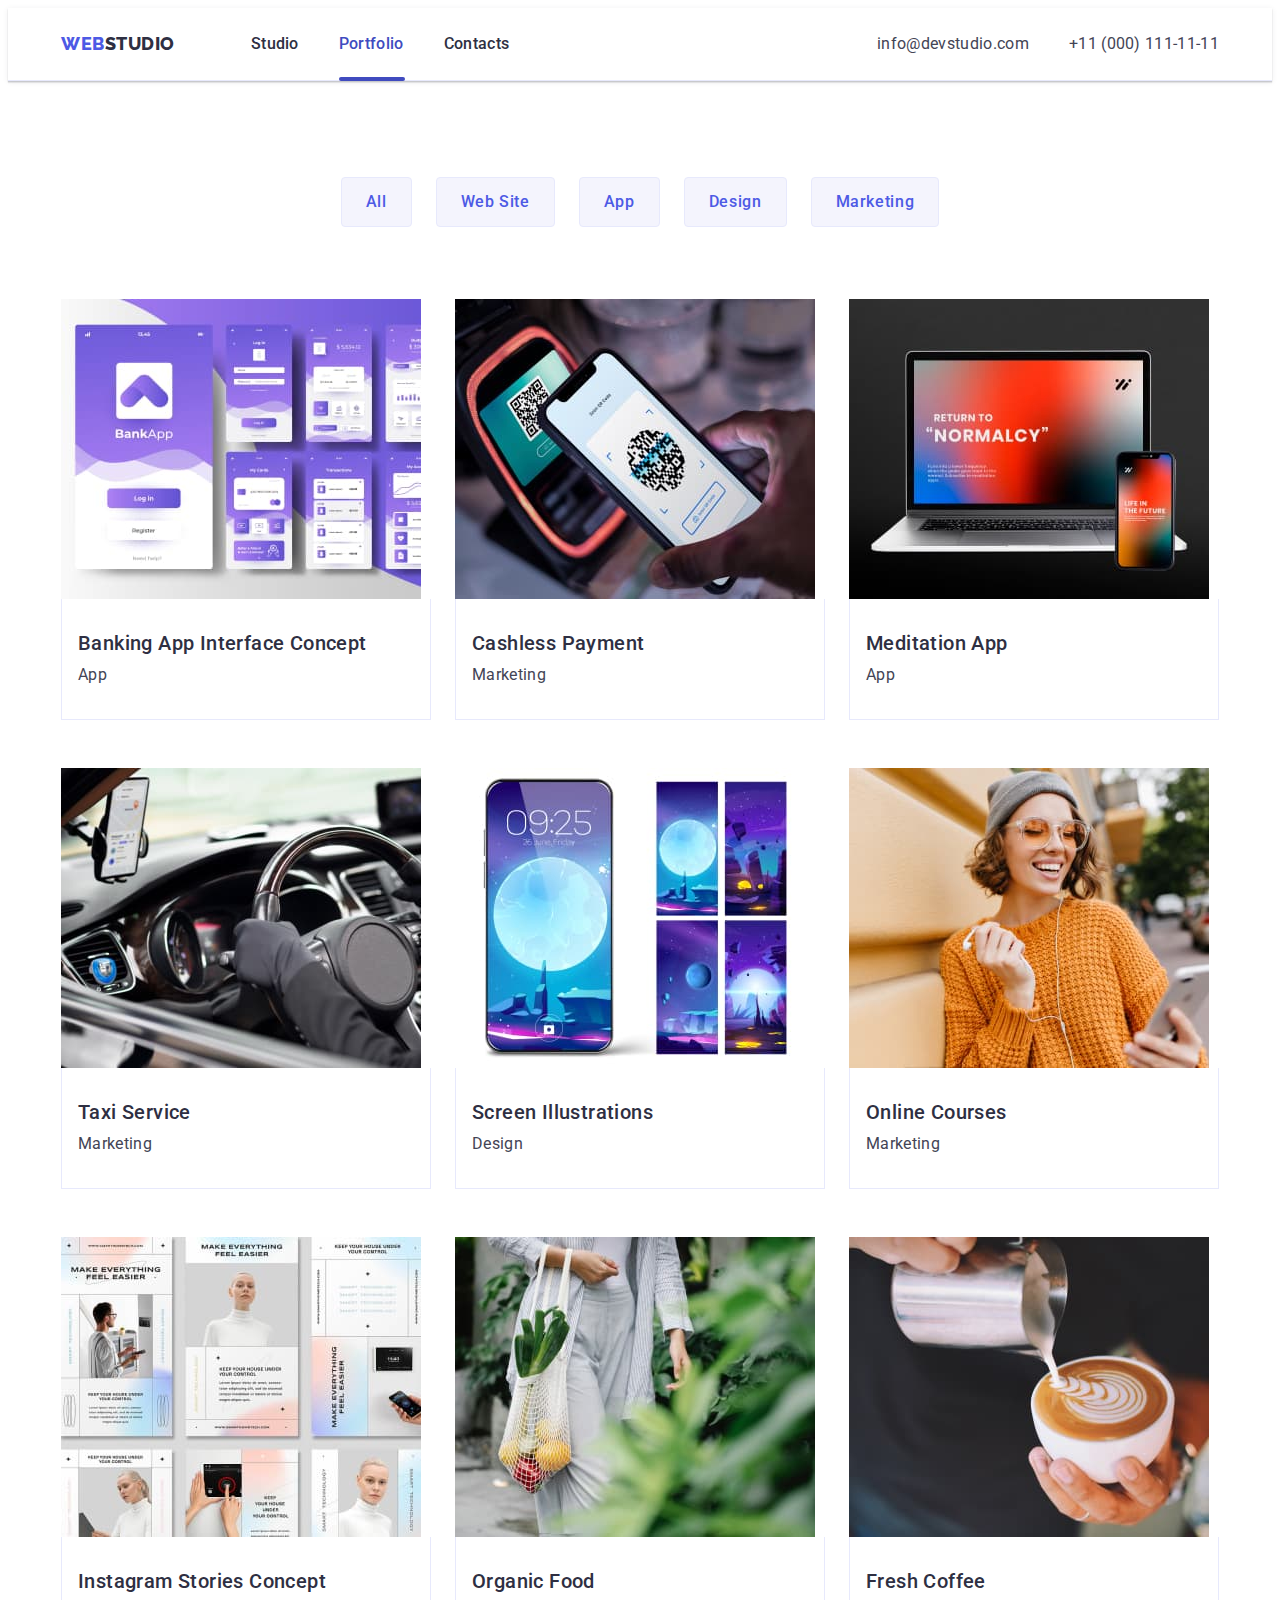
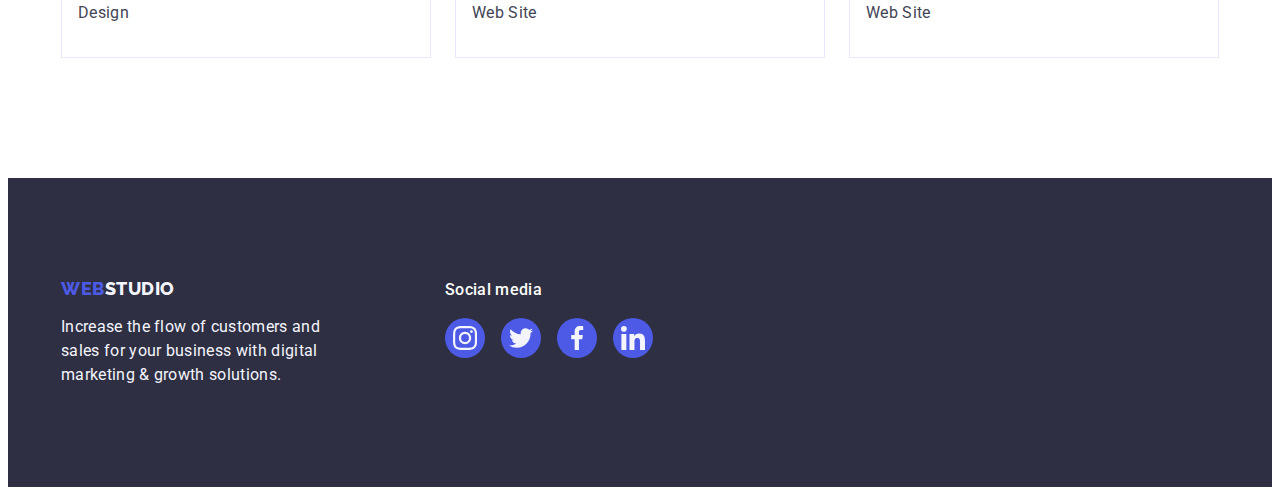
==== portfolio.html @ 5f94f581 "start" ====
<!DOCTYPE html>
<html lang="en">
  <head>
    <meta charset="UTF-8" />
    <meta name="viewport" content="width=device-width, initial-scale=1.0" />
    <title>Portfolio</title>

    <link
      rel="stylesheet"
      href="https://cdnjs.cloudflare.com/ajax/libs/modern-normalize/2.0.0/modern-normalize.min.css"
      integrity="sha512-4xo8blKMVCiXpTaLzQSLSw3KFOVPWhm/TRtuPVc4WG6kUgjH6J03IBuG7JZPkcWMxJ5huwaBpOpnwYElP/m6wg=="
      crossorigin="anonymous"
      referrerpolicy="no-referrer"
    />

    <link rel="stylesheet" href="./css/styles.css" />
    <link rel="preconnect" href="https://fonts.googleapis.com" />
    <link rel="preconnect" href="https://fonts.gstatic.com" crossorigin />
    <link
      href="https://fonts.googleapis.com/css2?family=Raleway:wght@800&family=Roboto:wght@400;500;700&display=swap"
      rel="stylesheet"
    />
  </head>

  <body>
    <!-- ---------------------HEADER ------------------- -->

    <header class="header header-border">
      <div class="container header-container-flex">
        <nav class="header-navigation">
          <a class="header-logo-link link" href="./index.html">
            Web<span class="span-header-logo">Studio</span></a
          >
          <ul class="header-navigation-list list">
            <li class="header-navigation-item">
              <a class="header-navigation-link link" href="./index.html"
                >Studio</a
              >
            </li>
            <li class="header-navigation-item">
              <a
                class="header-navigation-link link current"
                href="./portfolio.html"
                >Portfolio</a
              >
            </li>
            <li class="header-navigation-item">
              <a class="header-navigation-link link" href="">Contacts</a>
            </li>
          </ul>
        </nav>

        <address class="header-adress">
          <ul class="header-adress-list list">
            <li class="header-adress-item">
              <a
                class="header-adress-link link"
                href="mailto:info@devstudio.com"
                >info@devstudio.com</a
              >
            </li>
            <li class="header-adress-item">
              <a class="header-adress-link link" href="tel:+110001111111"
                >+11 (000) 111-11-11</a
              >
            </li>
          </ul>
        </address>
      </div>
    </header>

    <!-- -------------- MAIN------------------- -->

    <main class="main">
      <section class="main-portfolio">
        <div class="container">
          <!-- -------------- FILTER Buttons------------------- -->

          <h1 class="visually-hidden">Filter</h1>

          <ul class="filter-list list">
            <li>
              <button class="filter-button button" type="button">All</button>
            </li>
            <li>
              <button class="filter-button button" type="button">
                Web Site
              </button>
            </li>
            <li>
              <button class="filter-button button" type="button">App</button>
            </li>
            <li>
              <button class="filter-button button" type="button">Design</button>
            </li>
            <li>
              <button class="filter-button button" type="button">
                Marketing
              </button>
            </li>
          </ul>

          <!-- -------------- SERVICES Links ------------------- -->

          <ul class="services-list list">
            <li class="services-item">
              <a class="services-link link" href="">
                <div class="services-cover-wrap">
                  <img
                    class="services-img"
                    src="./images/img1-portfolio.jpg"
                    alt="App Interface"
                    width="360"
                    height="300"
                  />

                  <p class="services-cover-text services-cover">
                    14 Stylish and User-Friendly App Design Concepts · Task
                    Manager App · Calorie Tracker App · Exotic Fruit Ecommerce
                    App · Cloud Storage App
                  </p>
                </div>

                <div class="services-wrapper">
                  <h2 class="services-subtitle">
                    Banking App Interface Concept
                  </h2>
                  <p class="services-text">App</p>
                </div>
              </a>
            </li>

            <li class="services-item">
              <a class="services-link link" href="">
                <div class="services-cover-wrap">
                  <img
                    class="services-img"
                    src="./images/img2-portfolio.jpg"
                    alt="Transition on QR-code"
                    width="360"
                    height="300"
                  />

                  <p class="services-cover-text services-cover">
                    14 Stylish and User-Friendly App Design Concepts · Task
                    Manager App · Calorie Tracker App · Exotic Fruit Ecommerce
                    App · Cloud Storage App
                  </p>
                </div>

                <div class="services-wrapper">
                  <h2 class="services-subtitle">Cashless Payment</h2>
                  <p class="services-text">Marketing</p>
                </div>
              </a>
            </li>

            <li class="services-item">
              <a class="services-link link" href="">
                <div class="services-cover-wrap">
                  <img
                    class="services-img"
                    src="./images/img3-portfolio.jpg"
                    alt="Device screens"
                    width="360"
                    height="300"
                  />

                  <p class="services-cover-text services-cover">
                    14 Stylish and User-Friendly App Design Concepts · Task
                    Manager App · Calorie Tracker App · Exotic Fruit Ecommerce
                    App · Cloud Storage App
                  </p>
                </div>

                <div class="services-wrapper">
                  <h2 class="services-subtitle">Meditation App</h2>
                  <p class="services-text">App</p>
                </div>
              </a>
            </li>

            <li class="services-item">
              <a class="services-link link" href="">
                <div class="services-cover-wrap">
                  <img
                    class="services-img"
                    src="./images/img4-portfolio.jpg"
                    alt="Car dashboard"
                    width="360"
                    height="300"
                  />

                  <p class="services-cover-text services-cover">
                    14 Stylish and User-Friendly App Design Concepts · Task
                    Manager App · Calorie Tracker App · Exotic Fruit Ecommerce
                    App · Cloud Storage App
                  </p>
                </div>

                <div class="services-wrapper">
                  <h2 class="services-subtitle">Taxi Service</h2>
                  <p class="services-text">Marketing</p>
                </div>
              </a>
            </li>

            <li class="services-item">
              <a class="services-link link" href="">
                <div class="services-cover-wrap">
                  <img
                    class="services-img"
                    src="./images/img5-portfolio.jpg"
                    alt="Phone screens"
                    width="360"
                    height="300"
                  />

                  <p class="services-cover-text services-cover">
                    14 Stylish and User-Friendly App Design Concepts · Task
                    Manager App · Calorie Tracker App · Exotic Fruit Ecommerce
                    App · Cloud Storage App
                  </p>
                </div>

                <div class="services-wrapper">
                  <h2 class="services-subtitle">Screen Illustrations</h2>
                  <p class="services-text">Design</p>
                </div>
              </a>
            </li>

            <li class="services-item">
              <a class="services-link link" href="">
                <div class="services-cover-wrap">
                  <img
                    class="services-img"
                    src="./images/img6-portfolio.jpg"
                    alt="Woman with phone"
                    width="360"
                    height="300"
                  />

                  <p class="services-cover-text services-cover">
                    14 Stylish and User-Friendly App Design Concepts · Task
                    Manager App · Calorie Tracker App · Exotic Fruit Ecommerce
                    App · Cloud Storage App
                  </p>
                </div>

                <div class="services-wrapper">
                  <h2 class="services-subtitle">Online Courses</h2>
                  <p class="services-text">Marketing</p>
                </div>
              </a>
            </li>

            <li class="services-item">
              <a class="services-link link" href="">
                <div class="services-cover-wrap">
                  <img
                    class="services-img"
                    src="./images/img7-portfolio.jpg"
                    alt="Stories Design"
                    width="360"
                    height="300"
                  />

                  <p class="services-cover-text services-cover">
                    14 Stylish and User-Friendly App Design Concepts · Task
                    Manager App · Calorie Tracker App · Exotic Fruit Ecommerce
                    App · Cloud Storage App
                  </p>
                </div>
                <div class="services-wrapper">
                  <h2 class="services-subtitle">Instagram Stories Concept</h2>
                  <p class="services-text">Design</p>
                </div>
              </a>
            </li>

            <li class="services-item">
              <a class="services-link link" href="">
                <div class="services-cover-wrap">
                  <img
                    class="services-img"
                    src="./images/img8-port.jpg"
                    alt="Bag with fruits"
                    width="360"
                    height="300"
                  />

                  <p class="services-cover-text services-cover">
                    14 Stylish and User-Friendly App Design Concepts · Task
                    Manager App · Calorie Tracker App · Exotic Fruit Ecommerce
                    App · Cloud Storage App
                  </p>
                </div>

                <div class="services-wrapper">
                  <h2 class="services-subtitle">Organic Food</h2>
                  <p class="services-text">Web Site</p>
                </div>
              </a>
            </li>

            <li class="services-item">
              <a class="services-link link" href="">
                <div class="services-cover-wrap">
                  <img
                    class="services-img"
                    src="./images/img9-portfolio.jpg"
                    alt="Coffe"
                    width="360"
                    height="300"
                  />

                  <p class="services-cover-text services-cover">
                    14 Stylish and User-Friendly App Design Concepts · Task
                    Manager App · Calorie Tracker App · Exotic Fruit Ecommerce
                    App · Cloud Storage App
                  </p>
                </div>
                <div class="services-wrapper">
                  <h2 class="services-subtitle">Fresh Coffee</h2>
                  <p class="services-text">Web Site</p>
                </div>
              </a>
            </li>
          </ul>
        </div>
      </section>
    </main>

    <!-- -------------- FOOTER ------------------- -->
    <footer class="footer">
      <div class="container footer-box">
        <div class="logo-wrap">
          <a class="footer-logo-link link" href="./index.html">
            Web<span class="span-footer-logo">Studio</span></a
          >
          <p class="footer-text">
            Increase the flow of customers and sales for your business with
            digital marketing & growth solutions.
          </p>
        </div>

        <div class="social-media">
          <p class="social-media-subtitle">Social media</p>
          <ul class="social-media-list list">
            <li class="social-media-item">
              <a class="social-media-link link" href="">
                <svg class="social-media-icon" width="24" height="24">
                  <use href="./images/icons.svg#icon-instagram"></use>
                </svg>
              </a>
            </li>
            <li class="social-media-item">
              <a class="social-media-link link" href="">
                <svg class="social-media-icon" width="24" height="24">
                  <use href="./images/icons.svg#icon-twitter"></use>
                </svg>
              </a>
            </li>
            <li class="social-media-item">
              <a class="social-media-link link" href="">
                <svg class="social-media-icon" width="24" height="24">
                  <use href="./images/icons.svg#icon-facebook"></use>
                </svg>
              </a>
            </li>
            <li class="social-media-item">
              <a class="social-media-link link" href="">
                <svg class="social-media-icon" width="24" height="24">
                  <use href="./images/icons.svg#icon-linkedin"></use>
                </svg>
              </a>
            </li>
          </ul>
        </div>
      </div>
    </footer>
  </body>
</html>
---- css/styles.css ----
:root {
  --navy-blue: #2e2f42;
  --slate: #434455;
  --cloud: #f4f4fd;
  --cornflower: #e7e9fc;
  --iris: #4d5ae5;
  --white: #ffffff;
  --ocean: #404bbf;
  --blue: #2e2f42;
  --green: #31d0aa;
  --light-slate: #8e8f99;
  --heavy-blue-modal: #2e2f42;
  --grey: #2e2f42;
  --diary: #fcfcfc;
}
/*----------Base styles------------*/
body {
  font-family: "Roboto", sans-serif;
  color: var(--slate);
  background-color: var(--white);
}
.container {
  width: 100%;
  max-width: 1158px;
  padding-left: 15px;
  padding-right: 15px;
  margin-left: auto;
  margin-right: auto;
  margin-top: 0;
  margin-bottom: 0;
}

/*-------Components styles------------*/
.section-title {
  font-size: 36px;
  line-height: 1.11;
  letter-spacing: 0.02em;
  text-align: center;
  text-transform: capitalize;
  color: var(--navy-blue);
  font-style: normal;
}
.visually-hidden {
  position: absolute;
  width: 1px;
  height: 1px;
  margin: -1px;
  border: 0;
  padding: 0;
  white-space: nowrap;
  clip-path: inset(100%);
  clip: rect(0 0 0 0);
  overflow: hidden;
}
img {
  display: block;
  max-width: 100%;
  height: auto;
}

/*---------Cancelation------------*/
.link {
  text-decoration: none;
  color: currentColor;
}
.list {
  list-style-type: none;
}
.header-adress {
  font-style: normal;
}
p,
h1,
h2,
h3,
h4,
h5,
h6 {
  margin-top: 0;
  margin-bottom: 0;
}

ul {
  padding-left: 0;
  margin-top: 0;
  margin-bottom: 0;
}

-------------------------------------------------------
/*---------HEADER------------*/
.header {
  padding-top: 24px;
  padding-bottom: 24px;
}
.header-border {
  border-bottom: 1px solid var(--cornflower);
  box-shadow: 0px 1px 6px 0px rgba(46, 47, 66, 0.08),
    0px 1px 1px 0px rgba(46, 47, 66, 0.16),
    0px 2px 1px 0px rgba(46, 47, 66, 0.08);
}
.header-container-flex {
  display: flex;
  align-items: center;
}

.header-navigation {
  display: flex;
  align-items: center;
  margin-right: auto;
}
.header-logo-link {
  font-family: "Raleway", sans-serif;
  font-size: 18px;
  font-weight: 800;
  line-height: 1.17;
  letter-spacing: 0.54px;
  text-transform: uppercase;
  color: var(--iris);
  margin-right: 76px;
}

.span-header-logo {
  color: var(--navy-blue);
}

.header-navigation-list {
  display: flex;
  gap: 40px;
}
.header-navigation-item {
}
.header-navigation-link {
  font-weight: 500;
  font-size: 16px;
  line-height: 1.5;
  letter-spacing: 0.02em;
  color: var(--navy-blue);
  padding-top: 24px;
  padding-bottom: 24px;
  transition-property: color;
  transition-duration: 250ms;
  transition-timing-function: cubic-bezier(0.4, 0, 0.2, 1);
  display: block;
}
.header-navigation-link:hover,
.header-navigation-link:focus {
  color: var(--ocean);
}
.current {
  color: var(--ocean);
  position: relative;
}
.current::after {
  content: "";
  color: var(--ocean);
  width: 66px;
  height: 4px;
  border-radius: 2px;
  background: var(--ocean);
  margin-top: 20px;
  display: block;
  position: absolute;
  left: 0;
  bottom: -1px;
}

.header-adress {
}
.header-adress-list {
  display: flex;
  gap: 40px;
}

.header-adress-link {
  font-size: 16px;
  line-height: 1.5;
  letter-spacing: 0.02em;
  color: var(--slate);
  transition-property: color;
  transition-duration: 250ms;
  transition-timing-function: cubic-bezier(0.4, 0, 0.2, 1);
}
.header-adress-link:focus,
.header-adress-link:hover {
  color: var(--ocean);
}

/*!---------BODY-STUDIO-----------*/

/*---------Hero 1-----------*/

.hero {
  background-color: var(--navy-blue);
  padding: 188px 0;
  background-image: linear-gradient(
      rgba(46, 47, 66, 0.7),
      rgba(46, 47, 66, 0.7)
    ),
    url(../images/hero-bg.jpg);
  background-repeat: no-repeat;
  background-position: center;
  background-size: cover;
  max-width: 1440px;
  margin: 0 auto;
}
.hero-title {
  font-size: 56px;
  line-height: 1.07;
  letter-spacing: 0.02em;
  color: var(--white);
  text-align: center;

  max-width: 496px;
  margin-bottom: 48px;
  margin-left: auto;
  margin-right: auto;
}
.hero-button {
  font-family: inherit;
  font-weight: 500;
  font-size: 16px;
  line-height: 1.5;
  letter-spacing: 0.04em;
  color: var(--white);
  background-color: var(--iris);
  cursor: pointer;
  display: block;
  padding: 16px 32px;
  margin: 0 auto;
  min-width: 169px;
  height: 56px;
  border: none;
  border-radius: 4px;
  transition-property: background-color;
  transition-duration: 250ms;
  transition-timing-function: cubic-bezier(0.4, 0, 0.2, 1);
}
.hero-button:hover,
.hero-button:focus {
  background-color: var(--ocean);
}

/*---------Advantages 2------------*/
.advantage {
  padding: 120px 0;
}
.advantage-list {
  /*padding: 0 156px;*/
  display: flex;
  gap: 24px;
}
.advantage-item {
  width: calc((100% - 24px * 3) / 4);
}
.advantage-box-icon {
  width: 100%;
  height: 112px;
  border-radius: 4px;
  background: var(--cloud);
  display: flex;
  align-items: center;
  justify-content: center;
  margin-bottom: 8px;
}

.advantage-subtitle {
  font-weight: 500;
  font-size: 20px;
  line-height: 1.2;
  letter-spacing: 0.02em;
  color: var(--navy-blue);
  margin-bottom: 8px;
}
.advantage-text {
  font-size: 16px;
  line-height: 1.5;
  letter-spacing: 0.02em;
  color: var(--slate);
}

/*---------Work 3 section------------*/
.work {
  padding-bottom: 120px;
}
.work-title {
  margin: 0 auto;
  margin-bottom: 72px;
}
.work-list {
  display: flex;
  justify-content: center;
  gap: 24px;
}
.work-item {
  width: calc((100% - 24 * 2) / 3);
}

/*---------Team 4 section------------*/
.team {
  background-color: var(--cloud);
  padding: 120px 0;
}
.team-title {
  margin: 0 auto;
  margin-bottom: 72px;
}
.team-list {
  display: flex;
  justify-content: center;
  gap: 24px;
}
.team-item {
  display: inline-flex;
  padding-bottom: 0px;
  flex-direction: column;
  justify-content: center;
  align-items: center;

  background-color: var(--white);

  width: calc((100% 24 * 3) / 4);
  text-align: center;
  border-radius: 0px 0px 4px 4px;
  box-shadow: 0px 2px 1px 0px rgba(46, 47, 66, 0.08),
    0px 1px 1px 0px rgba(46, 47, 66, 0.16),
    0px 1px 6px 0px rgba(46, 47, 66, 0.08);
}

.team-wrap {
  display: inline-block;
  padding-bottom: 32px;
  padding-top: 32px;
}

.team-subtitle {
  display: block;
  font-weight: 500;
  font-size: 20px;
  line-height: 1.2;
  letter-spacing: 0.02em;
  color: var(--navy-blue);
  margin-bottom: 8px;
}

.team-text {
  display: inline-block;
  font-size: 16px;
  line-height: 1.5;
  letter-spacing: 0.02em;
  color: var(--slate);
  text-align: center;
  margin-bottom: 8px;
}

.team-social-list {
  display: flex;
  gap: 24px;

  justify-content: center;
}

.team-social-item {
}
.team-social-link {
  background-color: var(--iris);
  border-radius: 50%;
  width: 40px;
  height: 40px;
  display: flex;
  align-items: center;
  justify-content: center;
  transition-property: background-color;
  transition-duration: 250ms;
  transition-timing-function: cubic-bezier(0.4, 0, 0.2, 1);
}

.team-social-icon {
  fill: var(--cloud);
}

.team-social-link:hover,
.team-social-link:focus {
  background-color: var(--ocean);
}

/* -------------Clients 5 section----------*/

.customers {
  padding: 120px 0;
}

.customers-title {
  margin: 0 auto;
  margin-bottom: 72px;
}

.customers-list {
  display: flex;
  gap: 24px;
}

.customers-item {
  height: 88px;
  width: calc((100% - 24px * 5) / 6);
  display: flex;
  align-items: center;
  justify-content: center;
}
.customers-link {
  border-radius: 4px;
  border: 1px solid var(--light-slate);
  display: flex;
  align-items: center;
  justify-content: center;
  width: 100%;
  height: 100%;
  color: var(--light-slate);

  transition: border-color 250ms cubic-bezier(0.4, 0, 0.2, 1),
    color 250ms cubic-bezier(0.4, 0, 0.2, 1);
}

.customers-icon {
  fill: currentColor;
}

.customers-link:hover,
.customers-link:focus {
  border-color: var(--ocean);
  color: var(--ocean);
}

/*!------BODY-PORTFOLIO---------*/
.main-portfolio {
  padding-top: 96px;
  padding-bottom: 120px;
}
/*-- -------------- Filter ------ -- */
.filter-button {
  font-family: "Roboto", sans-serif;
  font-weight: 500;
  font-size: 16px;
  line-height: 1.5;
  letter-spacing: 0.04em;
  border-radius: 4px;
  border: 1px solid var(--cornflower);
  color: var(--iris);
  background-color: var(--cloud);
  cursor: pointer;
  padding: 12px 24px;
  align-items: center;
  transition: color 250ms cubic-bezier(0.4, 0, 0.2, 1),
    background-color 250ms cubic-bezier(0.4, 0, 0.2, 1),
    border-color 250ms cubic-bezier(0.4, 0, 0.2, 1),
    box-shadow 250ms cubic-bezier(0.4, 0, 0.2, 1);
}
.filter-button:hover,
.filter-button:focus {
  color: var(--white);
  background-color: var(--ocean);
  border-color: transparent;
  box-shadow: 0px 3px 1px rgba(0, 0, 0, 0.1), 0px 2px 1px rgba(0, 0, 0, 0.08),
    0px 2px 2px rgba(0, 0, 0, 0.12);
}
.filter-list {
  display: flex;
  gap: 24px;
  justify-content: center;

  margin-bottom: 72px;
}

/*---------Services------------*/

.services-list {
  display: flex;
  flex-wrap: wrap;
  gap: 48px 24px;
  justify-self: start;
}

.services-item {
  background: var(--white);
  flex-basis: calc((100% - 24px * 2) / 3);
}

.services-link {
  display: block;
  transition-property: box-shadow;
  transition-duration: 250ms;
  transition-timing-function: cubic-bezier(0.4, 0, 0.2, 1);
}
.services-link:hover,
.services-link:focus {
  box-shadow: 0px 2px 1px 0px rgba(46, 47, 66, 0.08),
    0px 1px 1px 0px rgba(46, 47, 66, 0.16),
    0px 1px 6px 0px rgba(46, 47, 66, 0.08);
}

.services-cover-wrap {
  position: relative;
  overflow: hidden;
}
.services-img {
}

.services-cover-text {
  position: absolute;
  top: 0;
  background: var(--iris);
  height: 100%;
  padding: 40px 32px;
  transform: translateY(100%);
  transition-property: transform;
  transition-duration: 250ms;
  transition-timing-function: cubic-bezier(0.4, 0, 0.2, 1);
  color: var(--cloud);
  font-size: 16px;
  font-weight: 400;
  line-height: 1.5;
  letter-spacing: 0.02em;
}
.services-link:hover .services-cover-text,
.services-link:focus .services-cover-text {
  transform: translateY(0%);
}

.services-wrapper {
  padding: 32px 16px;
  border: 1px solid var(--cornflower);
  background: var(--white);
  border-top: none;
}
.services-subtitle {
  font-weight: 500;
  font-size: 20px;
  line-height: 1.2;
  letter-spacing: 0.02em;
  color: var(--blue);
  margin-bottom: 8px;
}
.services-text {
  font-size: 16px;
  line-height: 1.5;
  letter-spacing: 0.02em;
  color: var(--slate);
}

/*! ----------FOOTER --------------------*/
.footer {
  display: block;
  background-color: var(--navy-blue);
  padding: 100px 0;
}
.footer-box {
  display: flex;
  align-items: baseline;
}
.logo-wrap {
  margin-right: 120px;
}

.footer-logo-link {
  font-family: "Raleway", sans-serif;
  font-size: 18px;
  font-weight: 800;
  line-height: 1.17;
  letter-spacing: 0.54px;
  text-transform: uppercase;
  color: var(--iris);
  max-width: 115px;
  margin-bottom: 16px;
  display: inline-block;
}
.span-footer-logo {
  color: var(--cloud);
}
.footer-text {
  font-size: 16px;
  line-height: 1.5;
  letter-spacing: 0.02em;
  color: var(--cloud);
  width: 264px;
}
.social-media {
}
.social-media-subtitle {
  font-size: 16px;
  font-weight: 500;
  line-height: 1.5;
  letter-spacing: 0.02em;
  color: var(--white);
  margin-bottom: 16px;
}
.social-media-list {
  display: flex;
  gap: 16px;
}

.social-media-item {
}
.social-media-link {
  background-color: var(--iris);
  border-radius: 50%;
  width: 40px;
  height: 40px;
  display: flex;
  align-items: center;
  justify-content: center;
  transition-property: background-color;
  transition-duration: 250ms;
  transition-timing-function: cubic-bezier(0.4, 0, 0.2, 1);
}

.social-media-icon {
  fill: var(--cloud);
}
.social-media-link:hover,
.social-media-link:focus {
  background-color: var(--green);
}

/*---------Modal----------*/
.backdrop {
  position: fixed;
  top: 0;
  width: 100%;
  height: 100%;
  background: rgba(46, 47, 66, 0.4);
  transition: opacity 250ms cubic-bezier(0.4, 0, 0.2, 1),
    visibility 250ms cubic-bezier(0.4, 0, 0.2, 1);
}
.modal {
  position: absolute;
  top: 50%;
  left: 50%;
  transform: translate(-50%, -50%) scale(1);
  background-color: var(--diary);
  width: 408px;
  min-height: 584px;
  border-radius: 4px;
  box-shadow: 0px 2px 1px 0px rgba(0, 0, 0, 0.2),
    0px 1px 3px 0px rgba(0, 0, 0, 0.12), 0px 1px 1px 0px rgba(0, 0, 0, 0.14);
  transition: transform 250ms cubic-bezier(0.4, 0, 0.2, 1);
}

.backdrop.is-hidden .modal {
  transform: translate(-50%, -50%) scale(0);
}
.modal-close-button {
  position: absolute;
  right: 24px;
  top: 24px;
  background-color: var(--cornflower);
  border-radius: 50%;
  border: 1px solid rgba(0, 0, 0, 0.1);
  width: 24px;
  height: 24px;
  display: flex;
  align-items: center;
  justify-content: center;
  padding: 0;
  cursor: pointer;
  transition: background-color 250ms cubic-bezier(0.4, 0, 0.2, 1),
    border 250ms cubic-bezier(0.4, 0, 0.2, 1);
}
.modal-close-button:hover,
.modal-close-button:focus {
  background-color: var(--ocean);
  border: none;
}

.close-button-icon {
  fill: var(--navy-blue);
  transition: fill 250ms cubic-bezier(0.4, 0, 0.2, 1);
  padding: 0;
}

.modal-close-button:hover .close-button-icon,
.modal-close-button:focus .close-button-icon {
  fill: var(--white);
}

.is-hidden {
  opacity: 0;
  visibility: hidden;
  pointer-events: none;
}
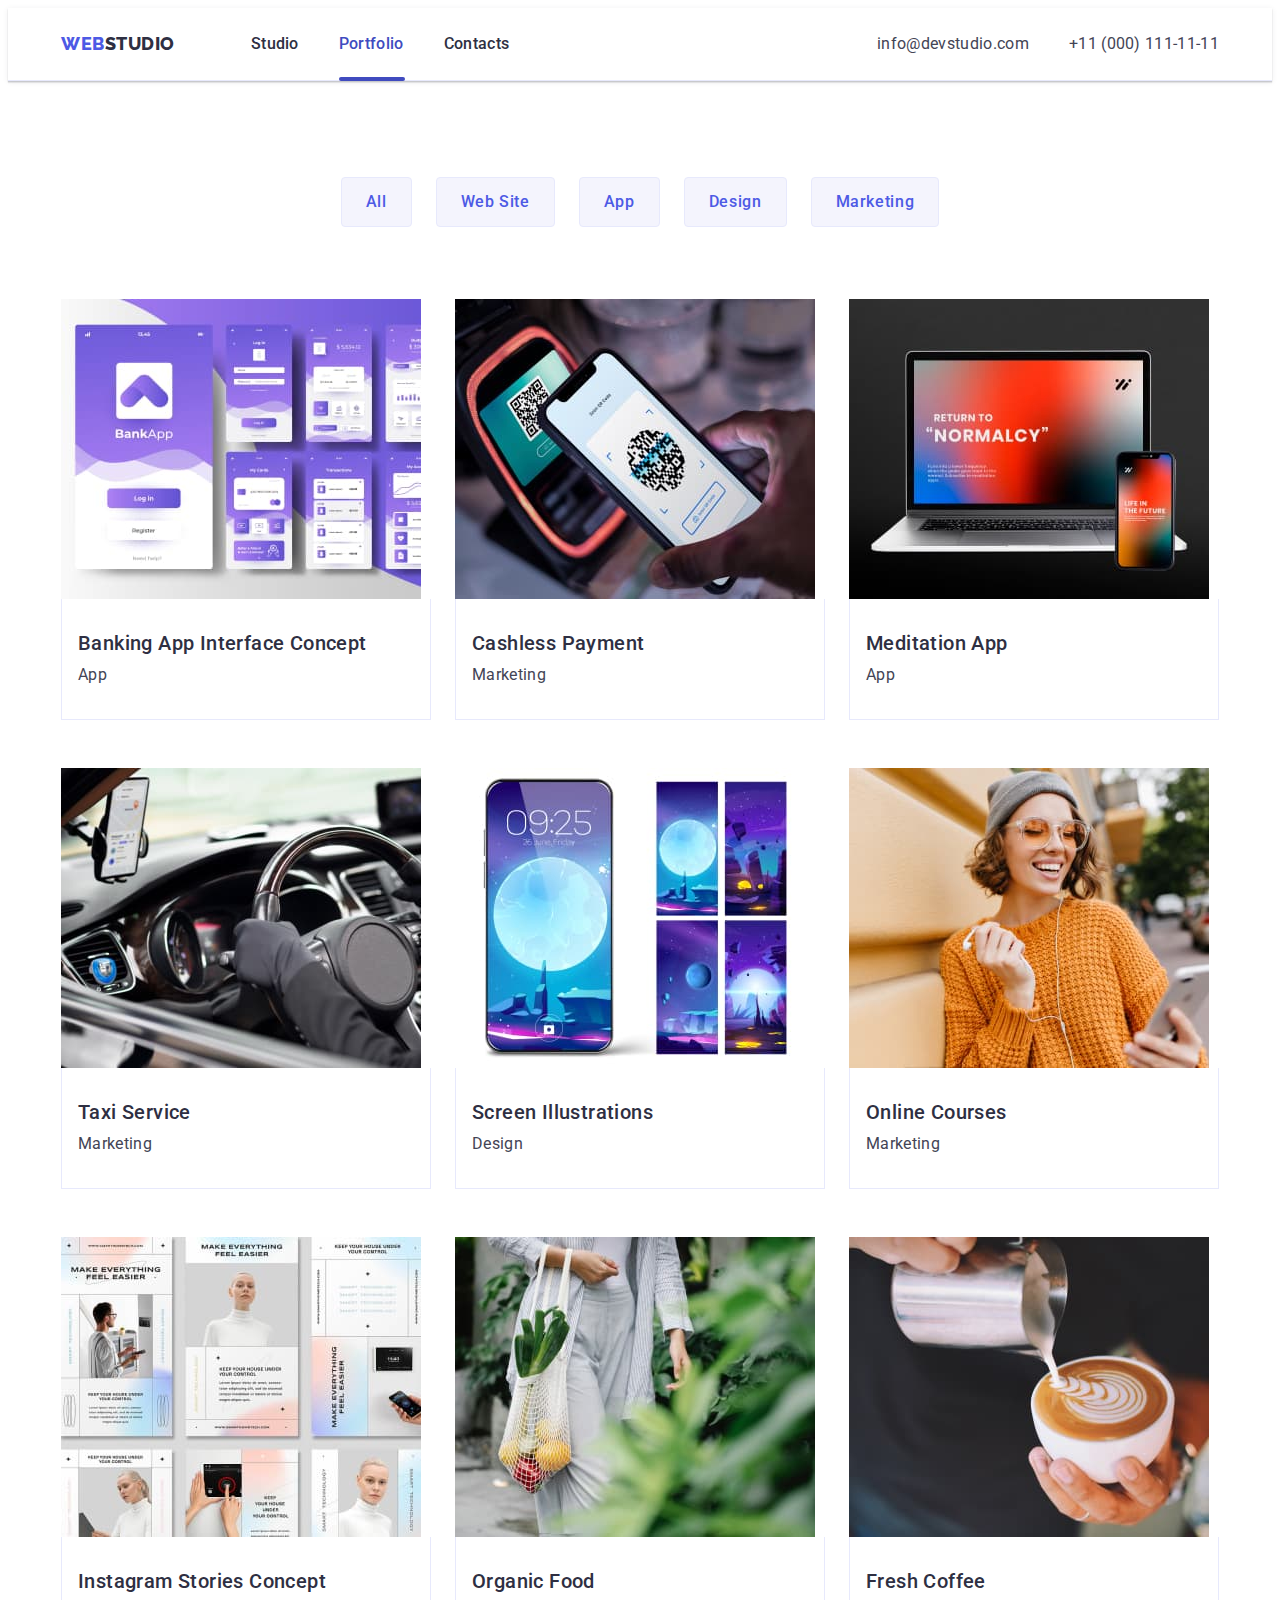
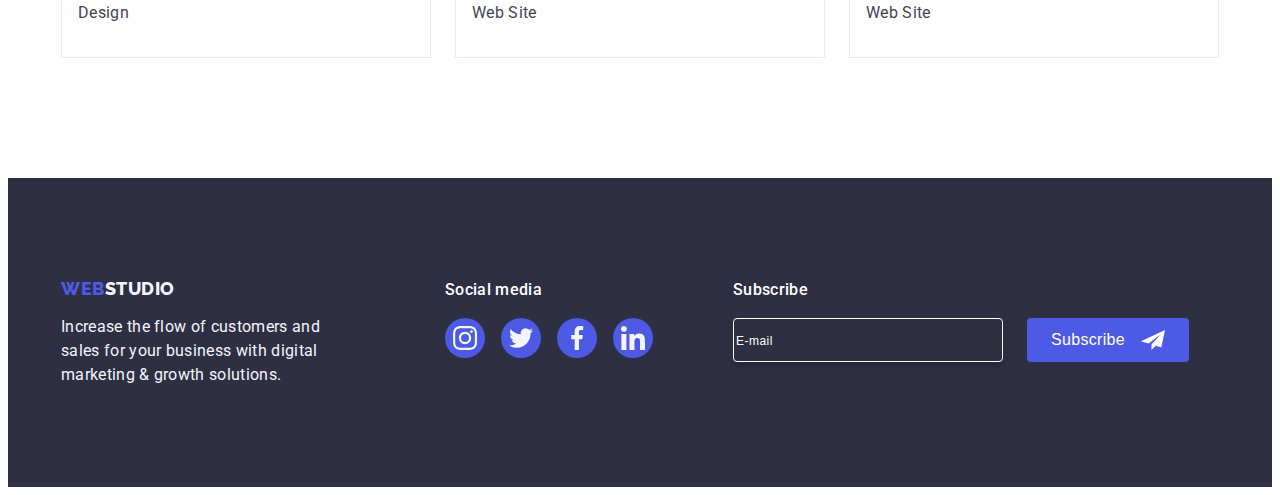
==== commit a4a7aae6: "markup3" ====
--- a/portfolio.html
+++ b/portfolio.html
@@ -378,6 +378,26 @@
             </li>
           </ul>
         </div>
+
+        <div class="footer-email">
+          <p class="footer-form-text">Subscribe</p>
+          <form class="footer-form">
+            <label aria-label="footer email input" class="footer-input-label">
+              <input
+                tipe="email"
+                name="footer-email"
+                class="footer-input"
+                placeholder="E-mail"
+              />
+            </label>
+            <button type="submit" class="footer-button">
+              Subscribe
+              <svg class="footer-button-icon" width="24" height="24">
+                <use href="./images/icons.svg#icon-footer-subscribe"></use>
+              </svg>
+            </button>
+          </form>
+        </div>
       </div>
     </footer>
   </body>
--- a/css/styles.css
+++ b/css/styles.css
@@ -583,6 +583,7 @@
   width: 264px;
 }
 .social-media {
+  margin-right: 80px;
 }
 .social-media-subtitle {
   font-size: 16px;
@@ -618,6 +619,61 @@
 .social-media-link:hover,
 .social-media-link:focus {
   background-color: var(--green);
+}
+
+.footer-email {
+  display: flex;
+  flex-direction: column;
+  justify-content: center;
+}
+
+.footer-form-text {
+  color: var(--white);
+  font-size: 16px;
+  font-weight: 500;
+  line-height: 1.5;
+  letter-spacing: 0.02em;
+  margin-bottom: 16px;
+}
+.footer-form {
+  display: flex;
+}
+.footer-input {
+  width: 264px;
+  height: 40px;
+  border-radius: 4px;
+  border: 1px solid var(--white);
+  box-shadow: 0px 4px 4px 0px rgba(0, 0, 0, 0.15);
+  background-color: transparent;
+  color: var(--white);
+  margin-right: 24px;
+}
+.footer-input::placeholder {
+  color: var(--white);
+  font-size: 12px;
+  line-height: 2;
+  letter-spacing: 0.04em;
+}
+
+.footer-button {
+  display: inline-flex;
+  padding: 8px 24px;
+  justify-content: center;
+  align-items: center;
+  gap: 16px;
+  border: none;
+  border-radius: 4px;
+  background: var(--iris);
+  color: var(--white);
+  font-size: 16px;
+
+  font-weight: 500;
+  line-height: 1.5;
+  letter-spacing: 0.02em;
+}
+
+.footer-button-icon {
+  fill: var(--white);
 }
 
 /*---------Modal----------*/
@@ -642,6 +698,7 @@
   box-shadow: 0px 2px 1px 0px rgba(0, 0, 0, 0.2),
     0px 1px 3px 0px rgba(0, 0, 0, 0.12), 0px 1px 1px 0px rgba(0, 0, 0, 0.14);
   transition: transform 250ms cubic-bezier(0.4, 0, 0.2, 1);
+  padding: 72px 24px 24px 24px;
 }
 
 .backdrop.is-hidden .modal {
@@ -686,3 +743,130 @@
   visibility: hidden;
   pointer-events: none;
 }
+.modal-title {
+  color: var(--navyblue);
+  text-align: center;
+  font-size: 16px;
+  font-weight: 500;
+  line-height: 1.5;
+  letter-spacing: 0.02em;
+  margin-bottom: 16px;
+}
+.modal-input {
+  width: 100%;
+  height: 40px;
+  border-radius: 4px;
+  border: 1px solid var(--heavy-blue-modal);
+  padding-left: 38px;
+  transition: border 250ms cubic-bezier(0.4, 0, 0.2, 1);
+}
+
+.modal-input:focus,
+.modal-input:hover {
+  border-color: var(--iris);
+}
+
+.modal-textarea {
+  width: 100%;
+  height: 120px;
+  border-radius: 4px;
+  border: 1px solid var(--heavy-blue-modal);
+  padding: 12px 16px;
+  transition: border 250ms cubic-bezier(0.4, 0, 0.2, 1);
+  resize: none;
+}
+.modal-textarea:focus,
+.modal-textarea:hover {
+  border-color: var(--iris);
+}
+
+.modal-field {
+  margin-bottom: 8px;
+}
+.modal-label {
+  width: 58px;
+  color: var(--lightslate);
+  font-size: 12px;
+  font-weight: 400;
+  line-height: 1.17;
+  letter-spacing: 0.04em;
+  display: inline-block;
+}
+
+.modal-field {
+  position: relative;
+}
+.modal-input-icon {
+  position: absolute;
+  fill: var(--navy-blue);
+  left: 16px;
+  top: 50%;
+  transform: translateY(-50% -50%);
+  transition: fill 250ms cubic-bezier(0.4, 0, 0.2, 1);
+}
+.modal-input:focus + .modal-input-icon,
+.modal-input:hover + .modal-input-icon {
+  fill: var(--iris);
+}
+.modal-check-text {
+  color: var(--lightslate);
+  font-size: 12px;
+  line-height: 1.17;
+  letter-spacing: 0.04em;
+  display: flex;
+  align-items: center;
+}
+.modal-check-link {
+  color: var(--iris);
+  text-decoration-line: underline;
+  line-height: 1.33;
+}
+
+.modal-check-text span {
+  width: 16px;
+  height: 16px;
+  border-radius: 2px;
+  border: 1px solid rgba(46, 47, 66, 0.4);
+  margin-right: 8px;
+  display: flex;
+  align-items: center;
+  justify-content: center;
+  background-color: var(--white);
+  transition: 250ms;
+  fill: transparent;
+}
+
+.modal-check:checked + .modal-check-text span {
+  background-color: var(--ocean);
+  fill: var(--cloud);
+  border: none;
+}
+
+/*.check-icon {
+  display: none;
+}*/
+
+/*.modal-check:checked .check-icon {
+  display: block;
+}*/
+
+/*.modal-check:checked + .modal-check-icon {
+  background-image: url(../images/icons.svg#icon-click-color);
+}*/
+
+/*.modal-check-text:before {
+  width: 16px;
+  height: 16px;
+  border-radius: 2px;
+  border: 1px solid rgba(46, 47, 66, 0.4);
+  margin-right: 8px;
+  display: flex;
+  align-items: center;
+  justify-content: center;
+
+  transition: 250ms;
+}*/
+
+/*.modal-check-text:checked + .modal-check-icon{
+  background-image: url(../images/icons.svg#icon-click-color);
+}*/
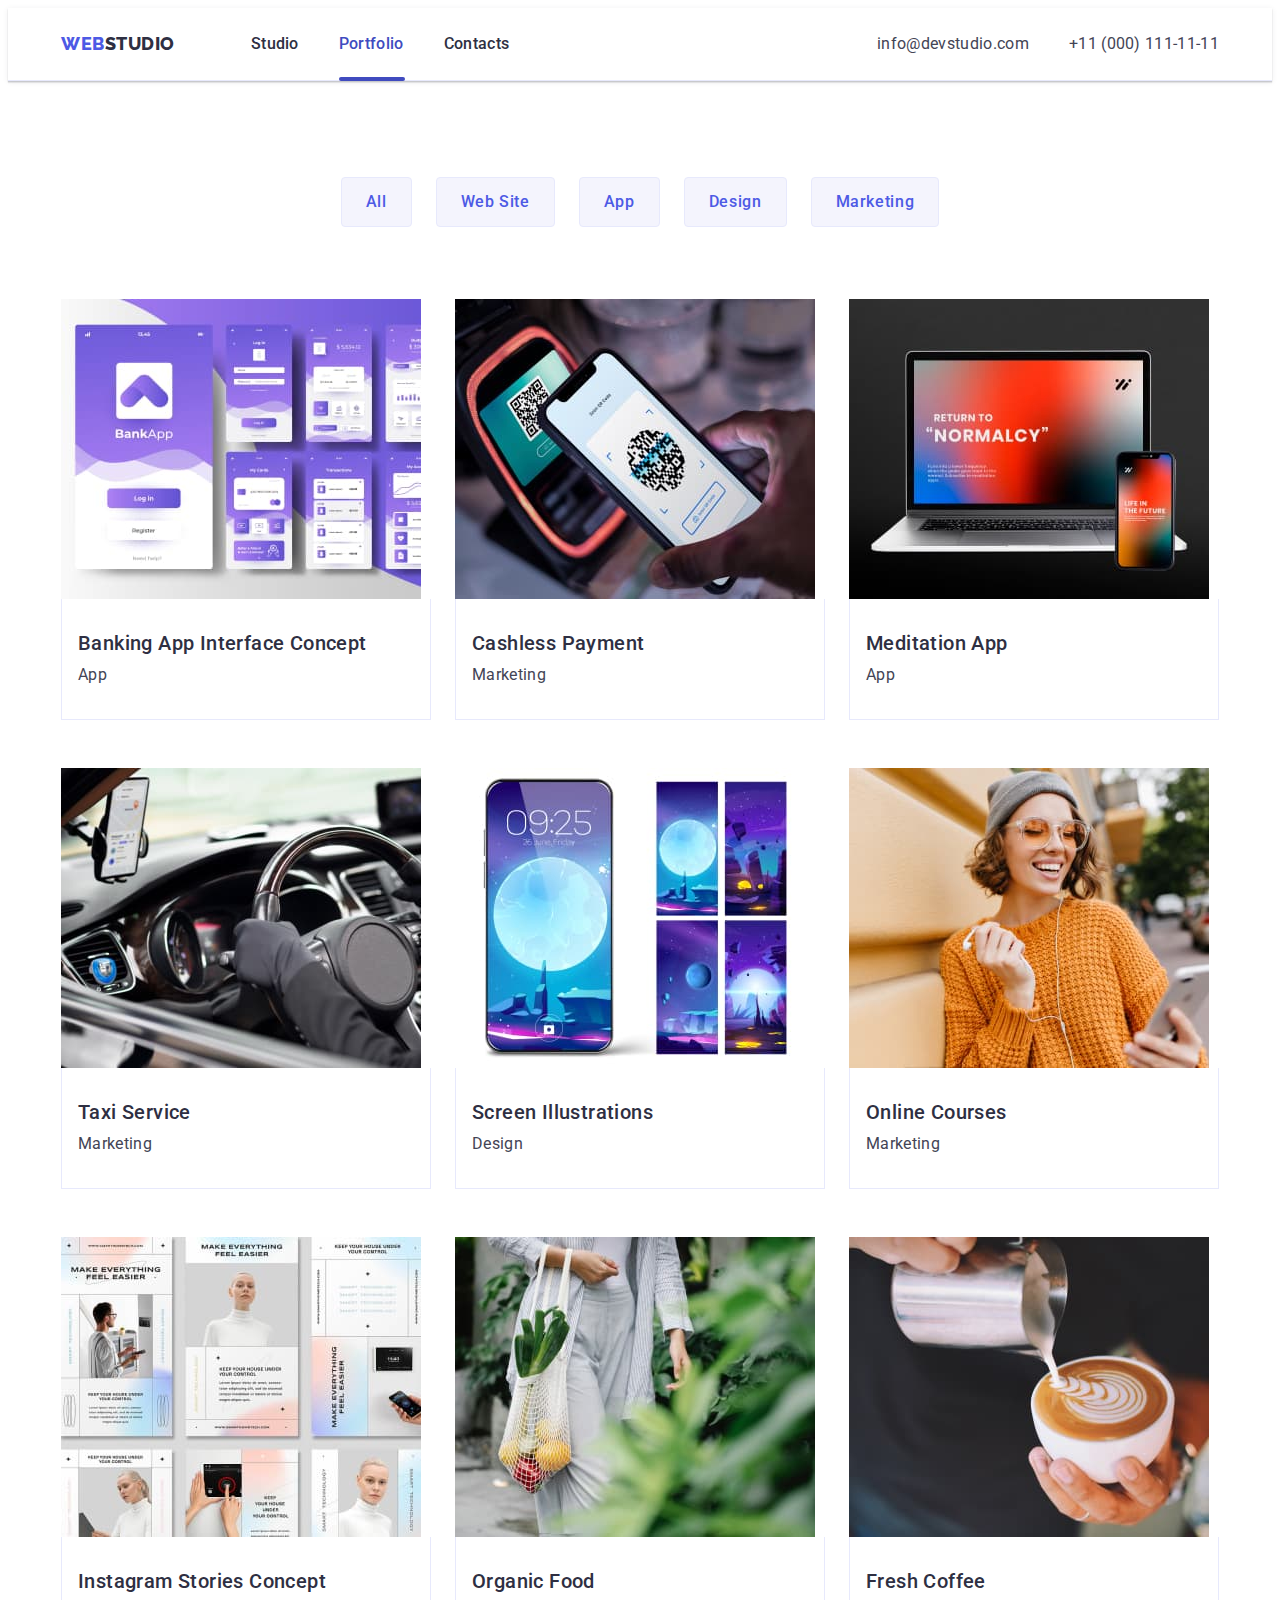
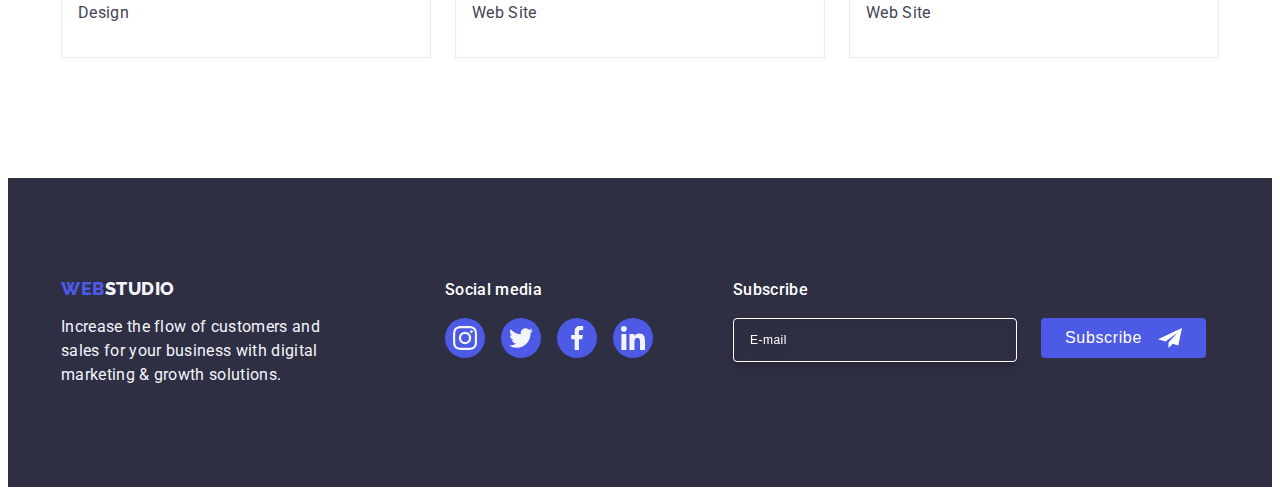
==== commit 9198ed26: "markup4" ====
--- a/portfolio.html
+++ b/portfolio.html
@@ -384,7 +384,7 @@
           <form class="footer-form">
             <label aria-label="footer email input" class="footer-input-label">
               <input
-                tipe="email"
+                type="email"
                 name="footer-email"
                 class="footer-input"
                 placeholder="E-mail"
--- a/css/styles.css
+++ b/css/styles.css
@@ -92,6 +92,7 @@
   padding-top: 24px;
   padding-bottom: 24px;
 }
+
 .header-border {
   border-bottom: 1px solid var(--cornflower);
   box-shadow: 0px 1px 6px 0px rgba(46, 47, 66, 0.08),
@@ -637,22 +638,27 @@
 }
 .footer-form {
   display: flex;
+  gap: 24px;
 }
 .footer-input {
   width: 264px;
   height: 40px;
   border-radius: 4px;
   border: 1px solid var(--white);
+
   box-shadow: 0px 4px 4px 0px rgba(0, 0, 0, 0.15);
   background-color: transparent;
   color: var(--white);
-  margin-right: 24px;
+  font-size: 12px;
+  font-weight: 400;
+  line-height: 2;
+  letter-spacing: 0.04em;
+  padding-left: 16px;
+
+  filter: drop-shadow(0px 4px 4px rgba(0, 0, 0, 0.15));
 }
 .footer-input::placeholder {
   color: var(--white);
-  font-size: 12px;
-  line-height: 2;
-  letter-spacing: 0.04em;
 }
 
 .footer-button {
@@ -660,20 +666,23 @@
   padding: 8px 24px;
   justify-content: center;
   align-items: center;
-  gap: 16px;
+
   border: none;
   border-radius: 4px;
   background: var(--iris);
   color: var(--white);
   font-size: 16px;
-
-  font-weight: 500;
-  line-height: 1.5;
-  letter-spacing: 0.02em;
+  min-width: 165px;
+  height: 40px;
+  font-weight: 500;
+  line-height: 1.5;
+  letter-spacing: 0.04em;
+  cursor: pointer;
 }
 
 .footer-button-icon {
   fill: var(--white);
+  margin-left: 16px;
 }
 
 /*---------Modal----------*/
@@ -744,72 +753,91 @@
   pointer-events: none;
 }
 .modal-title {
-  color: var(--navyblue);
+  color: var(--blue);
   text-align: center;
   font-size: 16px;
   font-weight: 500;
   line-height: 1.5;
   letter-spacing: 0.02em;
   margin-bottom: 16px;
-}
-.modal-input {
-  width: 100%;
-  height: 40px;
-  border-radius: 4px;
-  border: 1px solid var(--heavy-blue-modal);
-  padding-left: 38px;
-  transition: border 250ms cubic-bezier(0.4, 0, 0.2, 1);
-}
-
-.modal-input:focus,
-.modal-input:hover {
-  border-color: var(--iris);
-}
-
-.modal-textarea {
-  width: 100%;
-  height: 120px;
-  border-radius: 4px;
-  border: 1px solid var(--heavy-blue-modal);
-  padding: 12px 16px;
-  transition: border 250ms cubic-bezier(0.4, 0, 0.2, 1);
-  resize: none;
-}
-.modal-textarea:focus,
-.modal-textarea:hover {
-  border-color: var(--iris);
 }
 
 .modal-field {
   margin-bottom: 8px;
+  position: relative;
 }
 .modal-label {
   width: 58px;
-  color: var(--lightslate);
+  display: block;
+  margin-bottom: 4px;
   font-size: 12px;
   font-weight: 400;
   line-height: 1.17;
   letter-spacing: 0.04em;
   display: inline-block;
-}
-
-.modal-field {
+  color: var(--light-slate);
+}
+
+.modal-wrap {
   position: relative;
+}
+.modal-input {
+  width: 100%;
+  height: 40px;
+  border-radius: 4px;
+  border: 1px solid var(--heavy-blue-modal, rgba(46, 47, 66, 0.4));
+  background-color: transparent;
+  padding-left: 38px;
+  transition: border-color 250ms cubic-bezier(0.4, 0, 0.2, 1);
+}
+
+.modal-input:focus,
+.modal-input:hover {
+  border-color: var(--iris);
 }
 .modal-input-icon {
   position: absolute;
   fill: var(--navy-blue);
   left: 16px;
   top: 50%;
-  transform: translateY(-50% -50%);
+  transform: translateY(-50%);
   transition: fill 250ms cubic-bezier(0.4, 0, 0.2, 1);
 }
 .modal-input:focus + .modal-input-icon,
 .modal-input:hover + .modal-input-icon {
   fill: var(--iris);
 }
+.modal-field-comment {
+  margin-bottom: 16px;
+  position: relative;
+}
+.modal-textarea {
+  color: var(--heavy-blue-modal, rgba(46, 47, 66, 0.4));
+  font-size: 12px;
+
+  line-height: 1.17;
+  letter-spacing: 0.04em;
+  width: 100%;
+  height: 120px;
+  border-radius: 4px;
+  border: 1px solid var(--navyblue-modal, rgba(46, 47, 66, 0.4));
+  background-color: transparent;
+  padding: 8px 16px;
+  transition: border-color 250ms cubic-bezier(0.4, 0, 0.2, 1);
+  resize: none;
+  outline: transparent;
+}
+.modal-textarea:focus,
+.modal-textarea:hover {
+  border-color: var(--iris);
+}
+
+.modal-field-check {
+  margin-bottom: 24px;
+  position: relative;
+}
 .modal-check-text {
-  color: var(--lightslate);
+  color: var(--light-slate);
   font-size: 12px;
   line-height: 1.17;
   letter-spacing: 0.04em;
@@ -828,11 +856,14 @@
   border-radius: 2px;
   border: 1px solid rgba(46, 47, 66, 0.4);
   margin-right: 8px;
-  display: flex;
+  display: inline-flex;
   align-items: center;
   justify-content: center;
   background-color: var(--white);
-  transition: 250ms;
+
+  transition: background-color 250ms cubic-bezier(0.4, 0, 0.2, 1),
+    border 250ms cubic-bezier(0.4, 0, 0.2, 1),
+    fill 250ms cubic-bezier(0.4, 0, 0.2, 1);
   fill: transparent;
 }
 
@@ -842,31 +873,22 @@
   border: none;
 }
 
-/*.check-icon {
-  display: none;
-}*/
-
-/*.modal-check:checked .check-icon {
+.modal-button {
   display: block;
-}*/
-
-/*.modal-check:checked + .modal-check-icon {
-  background-image: url(../images/icons.svg#icon-click-color);
-}*/
-
-/*.modal-check-text:before {
-  width: 16px;
-  height: 16px;
-  border-radius: 2px;
-  border: 1px solid rgba(46, 47, 66, 0.4);
-  margin-right: 8px;
-  display: flex;
-  align-items: center;
-  justify-content: center;
-
-  transition: 250ms;
-}*/
-
-/*.modal-check-text:checked + .modal-check-icon{
-  background-image: url(../images/icons.svg#icon-click-color);
-}*/
+  min-width: 169px;
+  height: 56px;
+  padding: 16px 32px;
+  margin-bottom: 24px;
+  color: var(--white);
+  text-align: center;
+  font-size: 16px;
+  font-weight: 500;
+  line-height: 1.5;
+  letter-spacing: 0.04em;
+  border-radius: 4px;
+  background: var(--iris);
+  box-shadow: 0px 4px 4px 0px rgba(0, 0, 0, 0.15);
+  border: none;
+  cursor: pointer;
+  margin: 0 auto;
+}
